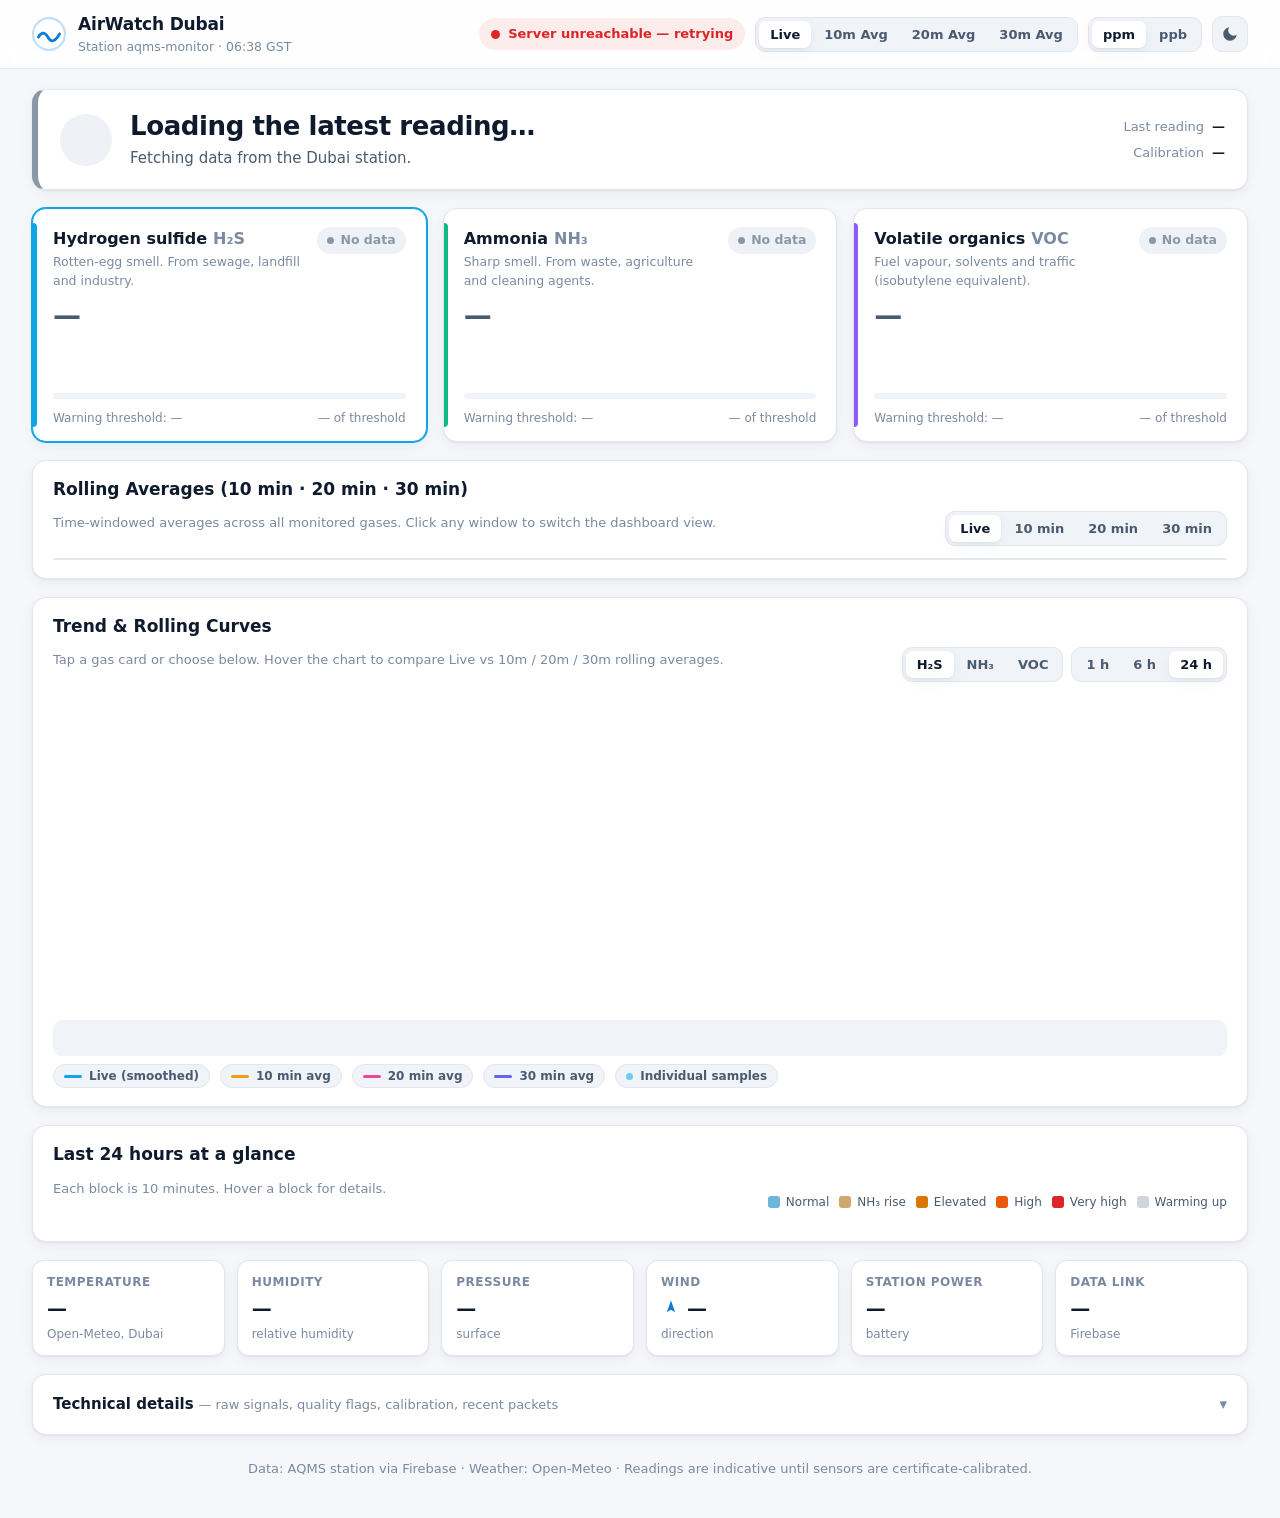
==== static/index.html @ 9f43d139 "Add 10m, 20m, and 30m rolling average views across cards, comparison table, trend chart, and CSV exp" ====
<!DOCTYPE html>
<html lang="en" data-theme="light">
<head>
  <meta charset="UTF-8" />
  <meta name="viewport" content="width=device-width, initial-scale=1" />
  <title>AirWatch Dubai — Live Air Quality</title>
  <meta name="description" content="Live hydrogen sulfide, ammonia and VOC readings from the AQMS station in Dubai." />
  <link rel="stylesheet" href="./vendor/uPlot.min.css" />
  <link rel="stylesheet" href="./app.css?v=12" />
  <script>
    // Apply saved/system theme before paint to avoid a flash
    (function () {
      var t = localStorage.getItem("aw-theme");
      if (!t) t = window.matchMedia && matchMedia("(prefers-color-scheme: dark)").matches ? "dark" : "light";
      document.documentElement.setAttribute("data-theme", t);
    })();
  </script>
</head>
<body>
  <header class="topbar">
    <div class="brand">
      <svg class="brand-mark" viewBox="0 0 32 32" aria-hidden="true">
        <circle cx="16" cy="16" r="15" fill="none" stroke="currentColor" stroke-width="2" opacity=".25" />
        <path d="M6 19c3-5 6-5 9 0s6 5 11-3" fill="none" stroke="currentColor" stroke-width="2.6" stroke-linecap="round" />
      </svg>
      <div>
        <div class="brand-name">AirWatch Dubai</div>
        <div class="brand-sub">Station <span id="stationId">aqms-monitor</span> · <span id="dubaiClock">--:--</span> GST</div>
      </div>
    </div>

    <div class="top-actions">
      <span id="livePill" class="live-pill is-wait" role="status" aria-live="polite">
        <span class="dot"></span><span id="liveText">Connecting…</span>
      </span>
      <div class="seg" role="group" aria-label="Averaging window" id="avgTabs">
        <button type="button" data-avg="live" aria-pressed="true" title="Instantaneous Kalman-smoothed reading">Live</button>
        <button type="button" data-avg="10" aria-pressed="false" title="10-minute rolling average">10m Avg</button>
        <button type="button" data-avg="20" aria-pressed="false" title="20-minute rolling average">20m Avg</button>
        <button type="button" data-avg="30" aria-pressed="false" title="30-minute rolling average">30m Avg</button>
      </div>
      <div class="seg" role="group" aria-label="Units">
        <button type="button" data-unit="ppm" aria-pressed="true">ppm</button>
        <button type="button" data-unit="ppb" aria-pressed="false">ppb</button>
      </div>
      <button type="button" id="themeBtn" class="icon-btn" aria-label="Toggle dark mode" title="Toggle dark mode">
        <svg viewBox="0 0 24 24" aria-hidden="true"><path d="M21 12.8A9 9 0 1 1 11.2 3a7 7 0 0 0 9.8 9.8z" fill="currentColor"/></svg>
      </button>
    </div>
  </header>

  <main class="wrap">
    <!-- 1. One-sentence answer -->
    <section id="statusBanner" class="status-banner tone-wait" aria-live="polite">
      <div class="status-icon" id="statusIcon" aria-hidden="true"></div>
      <div class="status-text">
        <h1 id="statusHeadline">Loading the latest reading…</h1>
        <p id="statusDetail">Fetching data from the Dubai station.</p>
      </div>
      <div class="status-meta">
        <div><span class="k">Last reading</span><span class="v" id="lastReading">—</span></div>
        <div><span class="k">Calibration</span><span class="v" id="calState">—</span></div>
      </div>
    </section>

    <!-- 2. Gas cards -->
    <section class="gas-grid" aria-label="Gas readings">
      <article class="gas-card" data-gas="h2s" tabindex="0"></article>
      <article class="gas-card" data-gas="nh3" tabindex="0"></article>
      <article class="gas-card" data-gas="voc" tabindex="0"></article>
    </section>

    <!-- 2b. 10m / 20m / 30m Rolling Averages Overview -->
    <section class="panel" id="rollingPanel" aria-label="Rolling average summary">
      <div class="panel-head">
        <div>
          <h2>Rolling Averages (10 min · 20 min · 30 min)</h2>
          <p class="muted small">Time-windowed averages across all monitored gases. Click any window to switch the dashboard view.</p>
        </div>
        <div class="seg" role="group" aria-label="Rolling window quick switch" id="avgTabsPanel">
          <button type="button" data-avg="live" aria-pressed="true">Live</button>
          <button type="button" data-avg="10" aria-pressed="false">10 min</button>
          <button type="button" data-avg="20" aria-pressed="false">20 min</button>
          <button type="button" data-avg="30" aria-pressed="false">30 min</button>
        </div>
      </div>
      <div class="table-scroll">
        <table class="grid-table rolling-table" id="rollingTable"></table>
      </div>
    </section>

    <!-- 3. Trend chart -->
    <section class="panel">
      <div class="panel-head">
        <div>
          <h2>Trend &amp; Rolling Curves</h2>
          <p class="muted small">Tap a gas card or choose below. Hover the chart to compare Live vs 10m / 20m / 30m rolling averages.</p>
        </div>
        <div class="panel-controls">
          <div class="seg" role="group" aria-label="Gas" id="gasTabs">
            <button type="button" data-gas="h2s" aria-pressed="true">H₂S</button>
            <button type="button" data-gas="nh3" aria-pressed="false">NH₃</button>
            <button type="button" data-gas="voc" aria-pressed="false">VOC</button>
          </div>
          <div class="seg" role="group" aria-label="Time range" id="rangeTabs">
            <button type="button" data-hours="1" aria-pressed="false">1 h</button>
            <button type="button" data-hours="6" aria-pressed="false">6 h</button>
            <button type="button" data-hours="24" aria-pressed="true">24 h</button>
          </div>
        </div>
      </div>
      <div id="chart" class="chart" role="img" aria-label="Concentration over time"></div>
      <div id="chartReadout" class="chart-readout" aria-live="off"></div>
      <div class="chart-key" id="chartKey">
        <button type="button" class="key-toggle" data-sidx="1" aria-pressed="true"><i class="key-line"></i>Live (smoothed)</button>
        <button type="button" class="key-toggle" data-sidx="2" aria-pressed="true"><i class="key-line avg10"></i>10 min avg</button>
        <button type="button" class="key-toggle" data-sidx="3" aria-pressed="true"><i class="key-line avg20"></i>20 min avg</button>
        <button type="button" class="key-toggle" data-sidx="4" aria-pressed="true"><i class="key-line avg30"></i>30 min avg</button>
        <button type="button" class="key-toggle" data-sidx="5" aria-pressed="true"><i class="key-dot"></i>Individual samples</button>
      </div>
    </section>

    <!-- 4. 24-hour timeline -->
    <section class="panel">
      <div class="panel-head">
        <div>
          <h2>Last 24 hours at a glance</h2>
          <p class="muted small" id="timelineSub">Each block is 10 minutes. Hover a block for details.</p>
        </div>
        <div class="legend-chips" id="timelineLegend"></div>
      </div>
      <div id="timeline" class="timeline"></div>
    </section>

    <!-- 5. Conditions & station health -->
    <section class="cond-grid" aria-label="Conditions and station health">
      <div class="cond"><span class="k">Temperature</span><span class="v" id="cTemp">—</span><span class="s">Open-Meteo, Dubai</span></div>
      <div class="cond"><span class="k">Humidity</span><span class="v" id="cRh">—</span><span class="s">relative humidity</span></div>
      <div class="cond"><span class="k">Pressure</span><span class="v" id="cP">—</span><span class="s">surface</span></div>
      <div class="cond">
        <span class="k">Wind</span>
        <span class="v wind"><svg id="windArrow" viewBox="0 0 24 24" aria-hidden="true"><path d="M12 3l5 14-5-3-5 3z" fill="currentColor"/></svg><span id="cWind">—</span></span>
        <span class="s" id="cWindDir">direction</span>
      </div>
      <div class="cond"><span class="k">Station power</span><span class="v" id="cBatt">—</span><span class="s" id="cBattS">battery</span></div>
      <div class="cond"><span class="k">Data link</span><span class="v" id="cLink">—</span><span class="s" id="cLinkS">Firebase</span></div>
    </section>

    <!-- 6. Technical drawer -->
    <details class="panel drawer" id="drawer">
      <summary>
        <span><strong>Technical details</strong> <span class="muted small">— raw signals, quality flags, calibration, recent packets</span></span>
        <span class="chev" aria-hidden="true">▾</span>
      </summary>
      <div class="drawer-body">
        <div class="tech-grid">
          <div>
            <h3>Latest raw packet</h3>
            <pre id="rawString" class="raw">—</pre>
            <table class="kv" id="voltTable"></table>
          </div>
          <div>
            <h3>Per-gas quality</h3>
            <table class="kv" id="qualityTable"></table>
          </div>
        </div>
        <h3>Recent packets</h3>
        <div class="table-scroll">
          <table class="grid-table" id="recentTable"></table>
        </div>
        <h3>How the numbers are made</h3>
        <ul class="method">
          <li><strong>H₂S</strong> (Alphasense H2S-B4, A1 working / A2 auxiliary electrode): AAN 803 algorithm 1, <code>[(A1−WE_e) − n_T·(A2−AE_e)] / sensitivity</code>.</li>
          <li><strong>NH₃</strong> (Alphasense NH3-B1, A0): 3-electrode conversion with H₂S cross-sensitivity compensation.</li>
          <li><strong>VOC</strong> (Alphasense PIDX-A-040, A3): fixed clean-air zero plus ideal-gas temperature/pressure correction, reported as isobutylene equivalent.</li>
          <li>Values are despiked and smoothed with a Hampel + 1D Kalman filter, with live 1σ noise estimates reported alongside every reading.</li>
        </ul>
        <p class="muted small" id="calNote"></p>
        <div class="drawer-actions">
          <a class="btn" id="csvBtn" href="./api/export/csv" download="aqms_dubai_telemetry.csv">Download CSV</a>
          <a class="btn ghost" id="liveApiBtn" href="https://aqms-65300-default-rtdb.firebaseio.com/data.json?orderBy=%22%24key%22&limitToLast=5" target="_blank" rel="noopener">Firebase Live JSON</a>
        </div>
      </div>
    </details>

    <footer class="foot muted small">
      Data: AQMS station via Firebase · Weather: Open-Meteo · Readings are indicative until sensors are certificate-calibrated.
    </footer>
  </main>

  <div id="tip" class="tip" role="tooltip" hidden></div>

  <script src="./vendor/uPlot.iife.min.js"></script>
  <script src="./standalone_engine.js?v=12"></script>
  <script src="./app.js?v=12"></script>
</body>
</html>
---- static/vendor/uPlot.min.css ----
.uplot, .uplot *, .uplot *::before, .uplot *::after {box-sizing: border-box;}.uplot {font-family: system-ui, -apple-system, "Segoe UI", Roboto, "Helvetica Neue", Arial, "Noto Sans", sans-serif, "Apple Color Emoji", "Segoe UI Emoji", "Segoe UI Symbol", "Noto Color Emoji";line-height: 1.5;width: min-content;}.u-title {text-align: center;font-size: 18px;font-weight: bold;}.u-wrap {position: relative;user-select: none;}.u-over, .u-under {position: absolute;}.u-under {overflow: hidden;}.uplot canvas {display: block;position: relative;width: 100%;height: 100%;}.u-axis {position: absolute;}.u-legend {font-size: 14px;margin: auto;text-align: center;}.u-inline {display: block;}.u-inline * {display: inline-block;}.u-inline tr {margin-right: 16px;}.u-legend th {font-weight: 600;}.u-legend th > * {vertical-align: middle;display: inline-block;}.u-legend .u-marker {width: 1em;height: 1em;margin-right: 4px;background-clip: padding-box !important;}.u-inline.u-live th::after {content: ":";vertical-align: middle;}.u-inline:not(.u-live) .u-value {display: none;}.u-series > * {padding: 4px;}.u-series th {cursor: pointer;}.u-legend .u-off > * {opacity: 0.3;}.u-select {background: rgba(0,0,0,0.07);position: absolute;pointer-events: none;}.u-cursor-x, .u-cursor-y {position: absolute;left: 0;top: 0;pointer-events: none;will-change: transform;}.u-hz .u-cursor-x, .u-vt .u-cursor-y {height: 100%;border-right: 1px dashed #607D8B;}.u-hz .u-cursor-y, .u-vt .u-cursor-x {width: 100%;border-bottom: 1px dashed #607D8B;}.u-cursor-pt {position: absolute;top: 0;left: 0;border-radius: 50%;border: 0 solid;pointer-events: none;will-change: transform;/*this has to be !important since we set inline "background" shorthand */background-clip: padding-box !important;}.u-axis.u-off, .u-select.u-off, .u-cursor-x.u-off, .u-cursor-y.u-off, .u-cursor-pt.u-off {display: none;}
---- static/app.css ----
/* AirWatch Dubai — dashboard styles (v6) */
:root {
  --bg: #f5f7fa;
  --surface: #ffffff;
  --surface-2: #f0f3f7;
  --line: #e2e7ee;
  --text: #0f1b2d;
  --text-2: #4a5a70;
  --text-3: #7b8aa0;
  --accent: #0b7bd6;

  --good: #12a150;  --good-bg: #e7f7ee;
  --ok: #0b84c6;    --ok-bg: #e6f3fb;
  --notice: #b7791f; --notice-bg: #fdf5e6;
  --warn: #d97706;  --warn-bg: #fef3e2;
  --high: #ea580c;  --high-bg: #fdeee6;
  --bad: #dc2626;   --bad-bg: #fdecec;
  --muted: #8a97a8; --muted-bg: #eef1f5;

  --h2s: #0ea5e9;
  --nh3: #10b981;
  --voc: #8b5cf6;

  --radius: 14px;
  --shadow: 0 1px 2px rgba(16, 27, 45, .06), 0 4px 14px rgba(16, 27, 45, .05);
  --font: system-ui, -apple-system, "Segoe UI", Roboto, "Helvetica Neue", Arial, sans-serif;
  --mono: ui-monospace, "Cascadia Code", "JetBrains Mono", Consolas, monospace;
}

[data-theme="dark"] {
  --bg: #0c1220;
  --surface: #131b2c;
  --surface-2: #1a2338;
  --line: #26314a;
  --text: #e8edf5;
  --text-2: #a9b6c9;
  --text-3: #7486a0;
  --accent: #4fb0ff;

  --good: #34d27b;  --good-bg: rgba(52, 210, 123, .12);
  --ok: #4fb6f0;    --ok-bg: rgba(79, 182, 240, .12);
  --notice: #e7b452; --notice-bg: rgba(231, 180, 82, .12);
  --warn: #f5a524;  --warn-bg: rgba(245, 165, 36, .13);
  --high: #fb7a3c;  --high-bg: rgba(251, 122, 60, .14);
  --bad: #f87171;   --bad-bg: rgba(248, 113, 113, .14);
  --muted: #7d8ca3; --muted-bg: rgba(125, 140, 163, .12);

  --shadow: 0 1px 2px rgba(0, 0, 0, .3), 0 6px 18px rgba(0, 0, 0, .25);
}

* { box-sizing: border-box; }
html, body { margin: 0; }
body {
  background: var(--bg);
  color: var(--text);
  font: 15px/1.5 var(--font);
  -webkit-font-smoothing: antialiased;
}
h1, h2, h3 { margin: 0; line-height: 1.25; }
h2 { font-size: 17px; }
h3 { font-size: 14px; margin: 18px 0 8px; color: var(--text-2); text-transform: uppercase; letter-spacing: .04em; }
.muted { color: var(--text-3); }
.small { font-size: 13px; }
code { font-family: var(--mono); font-size: .9em; background: var(--surface-2); padding: 1px 5px; border-radius: 4px; }

/* ---------- top bar ---------- */
.topbar {
  position: sticky; top: 0; z-index: 10;
  display: flex; align-items: center; justify-content: space-between; gap: 12px; flex-wrap: wrap;
  padding: 12px clamp(14px, 3vw, 32px);
  background: color-mix(in srgb, var(--surface) 88%, transparent);
  backdrop-filter: blur(10px);
  border-bottom: 1px solid var(--line);
}
.brand { display: flex; align-items: center; gap: 12px; }
.brand-mark { width: 34px; height: 34px; color: var(--accent); }
.brand-name { font-weight: 750; font-size: 17px; letter-spacing: -.01em; }
.brand-sub { font-size: 12.5px; color: var(--text-3); }
.top-actions { display: flex; align-items: center; gap: 10px; flex-wrap: wrap; }

.live-pill {
  display: inline-flex; align-items: center; gap: 8px;
  padding: 6px 12px; border-radius: 999px;
  font-size: 13px; font-weight: 600;
  background: var(--muted-bg); color: var(--text-2);
}
.live-pill .dot { width: 9px; height: 9px; border-radius: 50%; background: var(--muted); }
.live-pill.is-live { background: var(--good-bg); color: var(--good); }
.live-pill.is-live .dot { background: var(--good); box-shadow: 0 0 0 0 var(--good); animation: pulse 2s infinite; }
.live-pill.is-stale { background: var(--warn-bg); color: var(--warn); }
.live-pill.is-stale .dot { background: var(--warn); }
.live-pill.is-down { background: var(--bad-bg); color: var(--bad); }
.live-pill.is-down .dot { background: var(--bad); }
@keyframes pulse {
  0% { box-shadow: 0 0 0 0 color-mix(in srgb, var(--good) 55%, transparent); }
  70% { box-shadow: 0 0 0 8px transparent; }
  100% { box-shadow: 0 0 0 0 transparent; }
}
@media (prefers-reduced-motion: reduce) { .live-pill.is-live .dot { animation: none; } }

.seg { display: inline-flex; background: var(--surface-2); border: 1px solid var(--line); border-radius: 10px; padding: 3px; gap: 2px; }
.seg button {
  border: 0; background: transparent; color: var(--text-2);
  font: 600 13px var(--font); padding: 6px 11px; border-radius: 7px; cursor: pointer;
}
.seg button:hover { color: var(--text); }
.seg button[aria-pressed="true"] { background: var(--surface); color: var(--text); box-shadow: var(--shadow); }
.icon-btn {
  width: 36px; height: 36px; display: grid; place-items: center;
  border: 1px solid var(--line); background: var(--surface-2); color: var(--text-2);
  border-radius: 10px; cursor: pointer;
}
.icon-btn svg { width: 18px; height: 18px; }
button:focus-visible, .gas-card:focus-visible, summary:focus-visible, a:focus-visible {
  outline: 2px solid var(--accent); outline-offset: 2px;
}

/* ---------- layout ---------- */
.wrap { max-width: 1280px; margin: 0 auto; padding: 20px clamp(14px, 3vw, 32px) 40px; display: grid; grid-template-columns: minmax(0, 1fr); gap: 18px; }
.wrap > *, .gas-card, .cond, .panel { min-width: 0; }
.panel { background: var(--surface); border: 1px solid var(--line); border-radius: var(--radius); box-shadow: var(--shadow); padding: 18px 20px; }
.panel-head { display: flex; justify-content: space-between; align-items: flex-end; gap: 14px; flex-wrap: wrap; margin-bottom: 12px; }
.panel-controls { display: flex; gap: 8px; flex-wrap: wrap; }

/* ---------- status banner ---------- */
.status-banner {
  display: grid; grid-template-columns: auto minmax(0, 1fr) auto; gap: 18px; align-items: center;
  padding: 20px 22px; border-radius: var(--radius); border: 1px solid var(--line);
  background: var(--surface); box-shadow: var(--shadow);
  border-left: 6px solid var(--muted);
}
.status-banner h1 { font-size: clamp(20px, 2.6vw, 26px); letter-spacing: -.015em; }
.status-banner p { margin: 4px 0 0; color: var(--text-2); max-width: 720px; }
.status-icon { width: 52px; height: 52px; border-radius: 50%; display: grid; place-items: center; background: var(--muted-bg); color: var(--muted); }
.status-icon svg { width: 28px; height: 28px; }
.status-meta { display: grid; gap: 6px; font-size: 13px; text-align: right; }
.status-meta .k { color: var(--text-3); margin-right: 8px; }
.status-meta .v { font-weight: 600; }
.tone-good { border-left-color: var(--good); } .tone-good .status-icon { background: var(--good-bg); color: var(--good); }
.tone-ok { border-left-color: var(--ok); } .tone-ok .status-icon { background: var(--ok-bg); color: var(--ok); }
.tone-notice { border-left-color: var(--notice); } .tone-notice .status-icon { background: var(--notice-bg); color: var(--notice); }
.tone-warn { border-left-color: var(--warn); } .tone-warn .status-icon { background: var(--warn-bg); color: var(--warn); }
.tone-high { border-left-color: var(--high); } .tone-high .status-icon { background: var(--high-bg); color: var(--high); }
.tone-bad { border-left-color: var(--bad); } .tone-bad .status-icon { background: var(--bad-bg); color: var(--bad); }
.tone-wait, .tone-muted { border-left-color: var(--muted); }
@media (max-width: 760px) {
  .status-banner { grid-template-columns: auto minmax(0, 1fr); padding: 16px; gap: 14px; }
  .status-icon { width: 42px; height: 42px; }
  .status-meta { grid-column: 1 / -1; text-align: left; grid-template-columns: 1fr 1fr; }
  .gc-value { font-size: 34px; }
  .gc-value.as-text { font-size: 24px; }
  .tl-row, .tl-axis { grid-template-columns: 44px minmax(0, 1fr); }
  .tl-cells { gap: 0; }
  .panel { padding: 14px; }
}

/* ---------- gas cards ---------- */
.gas-grid { display: grid; grid-template-columns: repeat(3, minmax(0, 1fr)); gap: 16px; }
@media (max-width: 980px) { .gas-grid { grid-template-columns: minmax(0, 1fr); } }
.gas-card {
  position: relative; cursor: pointer;
  background: var(--surface); border: 1px solid var(--line); border-radius: var(--radius); box-shadow: var(--shadow);
  padding: 18px 20px 14px; display: grid; gap: 10px;
  transition: border-color .15s, transform .15s;
}
.gas-card:hover { transform: translateY(-1px); }
.gas-card.is-selected { border-color: var(--gas-color); box-shadow: 0 0 0 1px var(--gas-color), var(--shadow); }
.gas-card::before { content: ""; position: absolute; left: 0; top: 14px; bottom: 14px; width: 4px; border-radius: 0 4px 4px 0; background: var(--gas-color); }
.gc-top { display: flex; justify-content: space-between; align-items: flex-start; gap: 10px; }
.gc-name { font-weight: 700; font-size: 16px; }
.gc-formula { color: var(--text-3); font-weight: 600; margin-left: 6px; }
.gc-desc { font-size: 12.5px; color: var(--text-3); margin-top: 2px; }
.pill { display: inline-flex; align-items: center; gap: 6px; padding: 4px 10px; border-radius: 999px; font-size: 12.5px; font-weight: 650; white-space: nowrap; }
.pill::before { content: ""; width: 7px; height: 7px; border-radius: 50%; background: currentColor; }
.pill.good { background: var(--good-bg); color: var(--good); }
.pill.ok { background: var(--ok-bg); color: var(--ok); }
.pill.notice { background: var(--notice-bg); color: var(--notice); }
.pill.warn { background: var(--warn-bg); color: var(--warn); }
.pill.high { background: var(--high-bg); color: var(--high); }
.pill.bad { background: var(--bad-bg); color: var(--bad); }
.pill.muted { background: var(--muted-bg); color: var(--muted); }
.gc-reading { display: flex; align-items: baseline; gap: 8px; min-height: 52px; }
.gc-value { font-size: 40px; font-weight: 750; letter-spacing: -.02em; font-variant-numeric: tabular-nums; line-height: 1.1; }
.gc-value.as-text { font-size: 28px; font-weight: 700; color: var(--text-2); }
.gc-unit { font-size: 15px; font-weight: 600; color: var(--text-3); }
.gc-mode-badge {
  margin-left: 4px; padding: 2px 7px; border-radius: 6px;
  font-size: 11.5px; font-weight: 700; text-transform: uppercase; letter-spacing: .03em;
  background: color-mix(in srgb, var(--gas-color) 14%, transparent);
  color: var(--gas-color);
}
.gc-sub { font-size: 13px; color: var(--text-2); min-height: 20px; }
.gc-avgs {
  display: grid; grid-template-columns: repeat(4, minmax(0, 1fr)); gap: 6px;
  margin: 2px 0;
}
.gc-avg-tile {
  border: 1px solid var(--line); background: var(--surface-2); color: var(--text);
  border-radius: 8px; padding: 6px 4px; text-align: center; cursor: pointer;
  display: grid; gap: 1px; font: inherit; transition: border-color .15s, background .15s;
}
.gc-avg-tile:hover { border-color: var(--gas-color); }
.gc-avg-tile.is-active {
  background: color-mix(in srgb, var(--gas-color) 13%, var(--surface));
  border-color: var(--gas-color);
}
.gc-avg-tile .ak { font-size: 10.5px; font-weight: 700; color: var(--text-3); text-transform: uppercase; letter-spacing: .04em; }
.gc-avg-tile.is-active .ak { color: var(--gas-color); }
.gc-avg-tile .av { font-size: 13.5px; font-weight: 700; font-variant-numeric: tabular-nums; }
.gc-spark { width: 100%; height: 44px; display: block; }
.gc-foot { display: flex; justify-content: space-between; font-size: 12px; color: var(--text-3); }
.gc-bar { height: 6px; background: var(--surface-2); border-radius: 99px; overflow: hidden; }
.gc-bar > span { display: block; height: 100%; border-radius: 99px; background: var(--gas-color); transition: width .4s; }

/* ---------- chart ---------- */
.chart { width: 100%; min-height: 320px; }
.chart .u-legend { font-size: 13px; color: var(--text-2); }
.chart .u-legend .u-marker { border-radius: 3px; }
.chart-key { display: flex; flex-wrap: wrap; gap: 10px; margin-top: 8px; font-size: 12.5px; color: var(--text-3); }
.chart-key span, .key-toggle { display: inline-flex; align-items: center; gap: 7px; }
.key-toggle {
  border: 1px solid var(--line); background: var(--surface-2); color: var(--text-2);
  padding: 4px 10px; border-radius: 999px; font: 600 12px var(--font); cursor: pointer;
}
.key-toggle[aria-pressed="false"] { opacity: .42; }
.key-line { width: 18px; height: 3px; border-radius: 2px; background: var(--sel-color, var(--h2s)); display: inline-block; }
.key-line.avg10 { background: #f59e0b; }
.key-line.avg20 { background: #ec4899; }
.key-line.avg30 { background: #6366f1; }
.key-dot { width: 7px; height: 7px; border-radius: 50%; background: var(--sel-color, var(--h2s)); opacity: .55; display: inline-block; }
.rolling-table th.is-active, .rolling-table td.is-active {
  background: color-mix(in srgb, var(--accent) 10%, var(--surface));
  font-weight: 700;
}
.rolling-table th[data-avg] { cursor: pointer; }
.rolling-table th[data-avg]:hover { color: var(--text); }
.rolling-table tbody tr { cursor: pointer; }
.rolling-table tbody tr:hover { background: var(--surface-2); }
.rolling-gas { display: inline-flex; align-items: center; gap: 8px; font-weight: 700; }
.rolling-dot { width: 9px; height: 9px; border-radius: 50%; display: inline-block; }
.key-band { width: 18px; height: 11px; border-radius: 3px; background: var(--muted-bg); border-top: 2px dashed var(--muted); display: inline-block; }
.chart-empty { display: grid; place-items: center; height: 300px; color: var(--text-3); }
.chart-readout { display: flex; flex-wrap: wrap; gap: 6px 18px; align-items: baseline; margin-top: 6px; padding: 8px 12px; background: var(--surface-2); border-radius: 9px; font-size: 13px; color: var(--text-2); font-variant-numeric: tabular-nums; min-height: 36px; }
.chart-readout b { color: var(--text); }
.gas-grid.is-stale .gas-card { opacity: .62; }
.gas-grid.is-stale .gas-card:hover { opacity: .85; }

/* ---------- timeline ---------- */
.timeline { display: grid; gap: 10px; }
.tl-row { display: grid; grid-template-columns: 70px minmax(0, 1fr); align-items: center; gap: 10px; }
.tl-label { font-size: 13px; font-weight: 650; color: var(--text-2); }
.tl-cells { display: flex; gap: 1px; height: 26px; min-width: 0; }
.tl-cells span { flex: 1 1 0; min-width: 0; border-radius: 2px; background: var(--surface-2); cursor: default; }
.tl-axis { display: grid; grid-template-columns: 70px minmax(0, 1fr); gap: 10px; }
.tl-ticks { position: relative; height: 18px; font-size: 11.5px; color: var(--text-3); }
.tl-ticks span { position: absolute; transform: translateX(-50%); white-space: nowrap; }
.c0 { background: var(--surface-2) !important; }
.c1 { background: color-mix(in srgb, var(--muted) 40%, transparent) !important; }
.c2 { background: color-mix(in srgb, var(--good) 45%, transparent) !important; }
.c3 { background: color-mix(in srgb, var(--ok) 60%, transparent) !important; }
.c4 { background: color-mix(in srgb, var(--notice) 65%, transparent) !important; }
.c5 { background: var(--warn) !important; }
.c6 { background: var(--high) !important; }
.c7 { background: var(--bad) !important; }
.legend-chips { display: flex; flex-wrap: wrap; gap: 10px; font-size: 12px; color: var(--text-2); }
.legend-chips span { display: inline-flex; align-items: center; gap: 6px; }
.legend-chips i { width: 12px; height: 12px; border-radius: 3px; display: inline-block; }

/* ---------- conditions ---------- */
.cond-grid { display: grid; grid-template-columns: repeat(6, 1fr); gap: 12px; }
@media (max-width: 1100px) { .cond-grid { grid-template-columns: repeat(3, 1fr); } }
@media (max-width: 560px) { .cond-grid { grid-template-columns: repeat(2, 1fr); } }
.cond { background: var(--surface); border: 1px solid var(--line); border-radius: 12px; padding: 12px 14px; display: grid; gap: 2px; box-shadow: var(--shadow); }
.cond .k { font-size: 12px; color: var(--text-3); font-weight: 600; text-transform: uppercase; letter-spacing: .04em; }
.cond .v { font-size: 20px; font-weight: 700; font-variant-numeric: tabular-nums; }
.cond .s { font-size: 12px; color: var(--text-3); }
.cond .v.wind { display: flex; align-items: center; gap: 6px; }
.cond .v.wind svg { width: 20px; height: 20px; color: var(--accent); transition: transform .4s; }
.cond .v.good { color: var(--good); } .cond .v.warn { color: var(--warn); } .cond .v.bad { color: var(--bad); }

/* ---------- drawer ---------- */
.drawer summary { list-style: none; display: flex; justify-content: space-between; align-items: center; cursor: pointer; gap: 10px; }
.drawer summary::-webkit-details-marker { display: none; }
.drawer .chev { transition: transform .2s; color: var(--text-3); }
.drawer[open] .chev { transform: rotate(180deg); }
.drawer-body { margin-top: 6px; }
.tech-grid { display: grid; grid-template-columns: 1fr 1fr; gap: 24px; }
@media (max-width: 900px) { .tech-grid { grid-template-columns: 1fr; } }
.raw { font-family: var(--mono); font-size: 12.5px; background: var(--surface-2); border: 1px solid var(--line); border-radius: 8px; padding: 10px 12px; white-space: pre-wrap; word-break: break-all; margin: 0 0 10px; }
table { border-collapse: collapse; width: 100%; font-size: 13px; }
.kv td { padding: 6px 4px; border-bottom: 1px solid var(--line); vertical-align: top; }
.kv td:first-child { color: var(--text-3); width: 42%; }
.kv td:last-child { font-family: var(--mono); font-size: 12.5px; word-break: break-word; }
.table-scroll { overflow-x: auto; border: 1px solid var(--line); border-radius: 10px; }
.grid-table th, .grid-table td { padding: 7px 10px; text-align: right; white-space: nowrap; border-bottom: 1px solid var(--line); font-variant-numeric: tabular-nums; }
.grid-table th { background: var(--surface-2); color: var(--text-3); font-size: 12px; font-weight: 650; position: sticky; top: 0; }
.grid-table td:first-child, .grid-table th:first-child { text-align: left; }
.method { margin: 0; padding-left: 18px; color: var(--text-2); font-size: 13.5px; display: grid; gap: 6px; }
.drawer-actions { display: flex; gap: 10px; flex-wrap: wrap; margin-top: 14px; }
.btn { display: inline-flex; align-items: center; padding: 8px 14px; border-radius: 9px; background: var(--accent); color: #fff; text-decoration: none; font-weight: 600; font-size: 13.5px; border: 1px solid var(--accent); }
.btn.ghost { background: transparent; color: var(--accent); }

.foot { text-align: center; padding-top: 6px; }

/* ---------- tooltip ---------- */
.tip {
  position: fixed; z-index: 50; pointer-events: none;
  background: var(--text); color: var(--bg);
  padding: 7px 10px; border-radius: 8px; font-size: 12.5px; line-height: 1.4; max-width: 260px;
  box-shadow: var(--shadow);
}
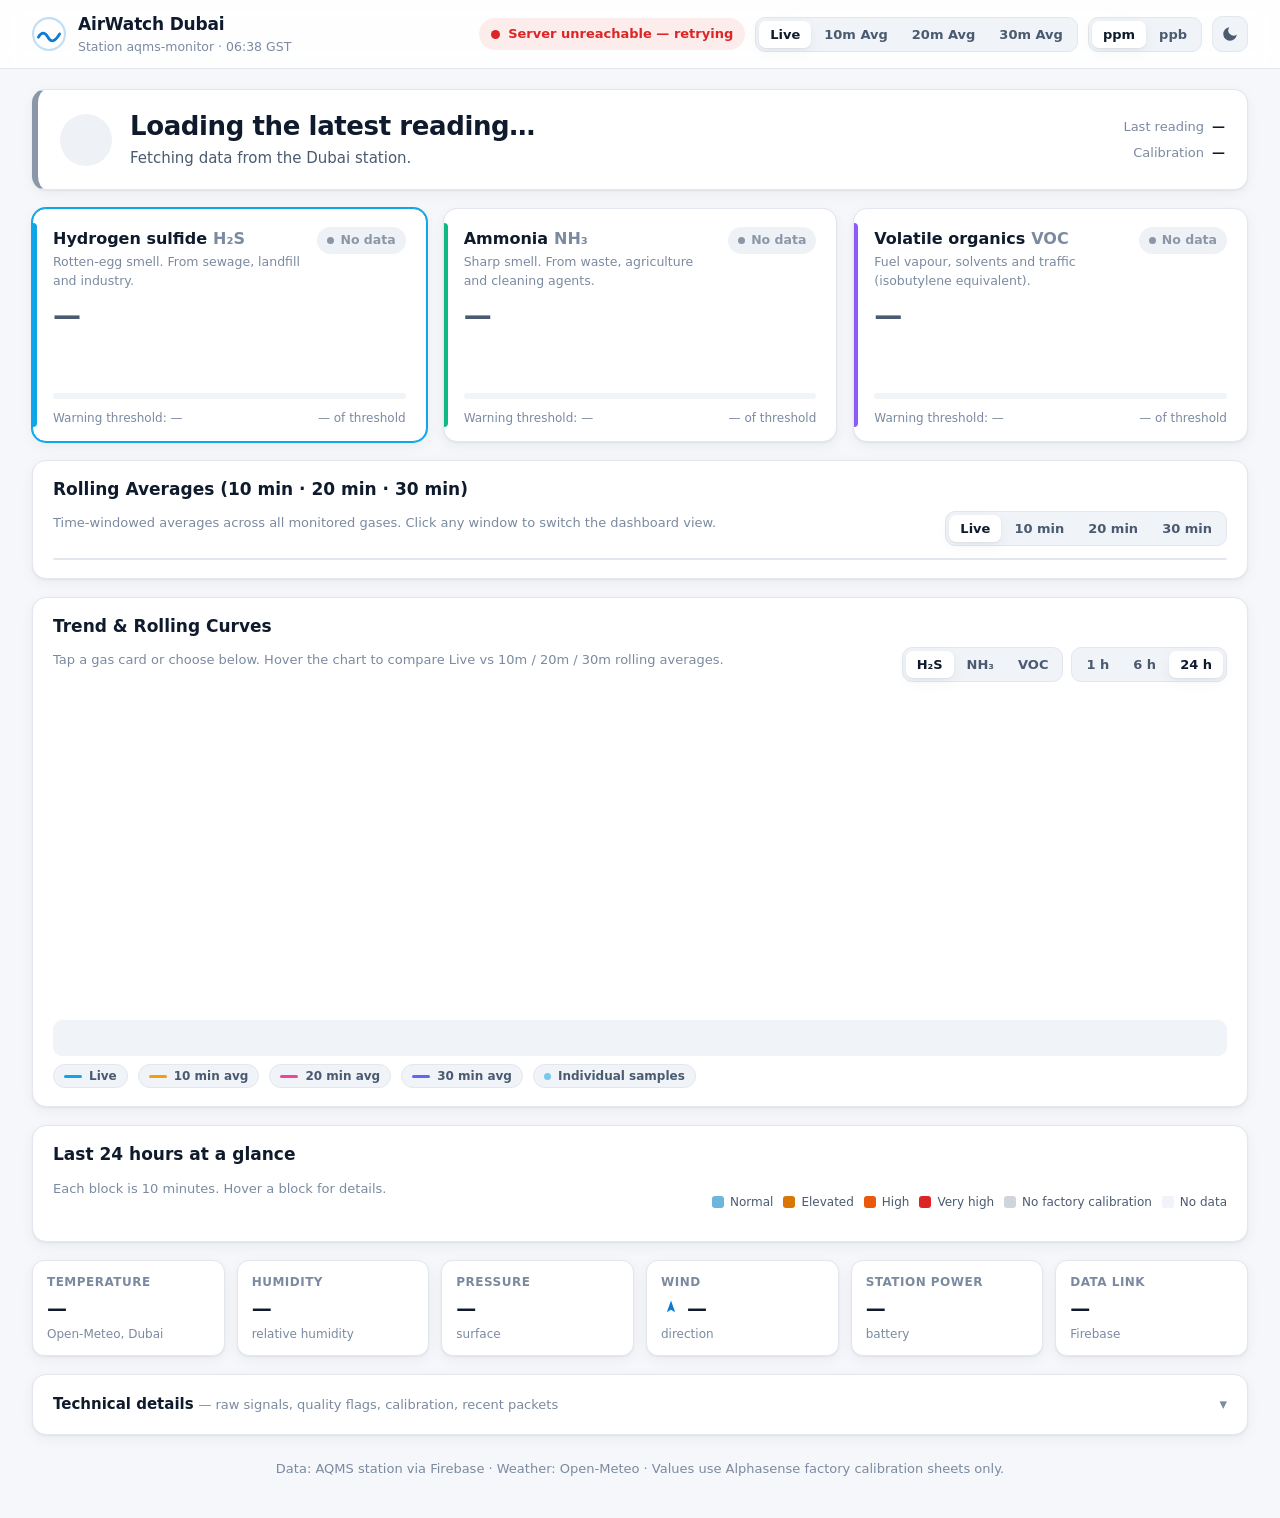
==== commit c317a228: "Use Alphasense factory calibration formulas only Every gas value now uses only the zero and sensitiv" ====
--- a/static/index.html
+++ b/static/index.html
@@ -6,7 +6,7 @@
   <title>AirWatch Dubai — Live Air Quality</title>
   <meta name="description" content="Live hydrogen sulfide, ammonia and VOC readings from the AQMS station in Dubai." />
   <link rel="stylesheet" href="./vendor/uPlot.min.css" />
-  <link rel="stylesheet" href="./app.css?v=12" />
+  <link rel="stylesheet" href="./app.css?v=14" />
   <script>
     // Apply saved/system theme before paint to avoid a flash
     (function () {
@@ -34,7 +34,7 @@
         <span class="dot"></span><span id="liveText">Connecting…</span>
       </span>
       <div class="seg" role="group" aria-label="Averaging window" id="avgTabs">
-        <button type="button" data-avg="live" aria-pressed="true" title="Instantaneous Kalman-smoothed reading">Live</button>
+        <button type="button" data-avg="live" aria-pressed="true" title="Latest reading: factory formula, no smoothing">Live</button>
         <button type="button" data-avg="10" aria-pressed="false" title="10-minute rolling average">10m Avg</button>
         <button type="button" data-avg="20" aria-pressed="false" title="20-minute rolling average">20m Avg</button>
         <button type="button" data-avg="30" aria-pressed="false" title="30-minute rolling average">30m Avg</button>
@@ -112,7 +112,7 @@
       <div id="chart" class="chart" role="img" aria-label="Concentration over time"></div>
       <div id="chartReadout" class="chart-readout" aria-live="off"></div>
       <div class="chart-key" id="chartKey">
-        <button type="button" class="key-toggle" data-sidx="1" aria-pressed="true"><i class="key-line"></i>Live (smoothed)</button>
+        <button type="button" class="key-toggle" data-sidx="1" aria-pressed="true"><i class="key-line"></i>Live</button>
         <button type="button" class="key-toggle" data-sidx="2" aria-pressed="true"><i class="key-line avg10"></i>10 min avg</button>
         <button type="button" class="key-toggle" data-sidx="3" aria-pressed="true"><i class="key-line avg20"></i>20 min avg</button>
         <button type="button" class="key-toggle" data-sidx="4" aria-pressed="true"><i class="key-line avg30"></i>30 min avg</button>
@@ -170,10 +170,11 @@
         </div>
         <h3>How the numbers are made</h3>
         <ul class="method">
-          <li><strong>H₂S</strong> (Alphasense H2S-B4, A1 working / A2 auxiliary electrode): AAN 803 algorithm 1, <code>[(A1−WE_e) − n_T·(A2−AE_e)] / sensitivity</code>.</li>
-          <li><strong>NH₃</strong> (Alphasense NH3-B1, A0): 3-electrode conversion with H₂S cross-sensitivity compensation.</li>
-          <li><strong>VOC</strong> (Alphasense PIDX-A-040, A3): fixed clean-air zero plus ideal-gas temperature/pressure correction, reported as isobutylene equivalent.</li>
-          <li>Values are despiked and smoothed with a Hampel + 1D Kalman filter, with live 1σ noise estimates reported alongside every reading.</li>
+          <li><strong>Factory calibration only.</strong> Each gas uses only the zero and sensitivity printed on its Alphasense factory calibration sheet. No filtering, smoothing, temperature tables or clamping.</li>
+          <li><strong>NH₃</strong> (Alphasense NH₃-B1+, factory sheet <code>77840031</code>, A0): <code>(A0 mV − 328) / 58.624</code> ppm (<code>58.624 mV/ppm = 73.28 nA/ppm × 0.8 mV/nA</code>).</li>
+          <li><strong>H₂S</strong> (Alphasense H2S-B4, A1 working / A2 auxiliary): <code>((A1 − WE zero) − (A2 − AE zero)) / sensitivity</code> ppb — no value until its factory sheet is entered.</li>
+          <li><strong>VOC</strong> (Alphasense PIDX-A-040, A3): <code>(A3 − V zero) / sensitivity</code> ppm isobutylene — no value until its factory sheet is entered.</li>
+          <li>10 / 20 / 30-minute values are plain averages of the readings in each window. Alarm levels use the 10-minute average. Weather is shown for information only.</li>
         </ul>
         <p class="muted small" id="calNote"></p>
         <div class="drawer-actions">
@@ -184,14 +185,14 @@
     </details>
 
     <footer class="foot muted small">
-      Data: AQMS station via Firebase · Weather: Open-Meteo · Readings are indicative until sensors are certificate-calibrated.
+      Data: AQMS station via Firebase · Weather: Open-Meteo · Values use Alphasense factory calibration sheets only.
     </footer>
   </main>
 
   <div id="tip" class="tip" role="tooltip" hidden></div>
 
   <script src="./vendor/uPlot.iife.min.js"></script>
-  <script src="./standalone_engine.js?v=12"></script>
-  <script src="./app.js?v=12"></script>
+  <script src="./standalone_engine.js?v=14"></script>
+  <script src="./app.js?v=14"></script>
 </body>
 </html>
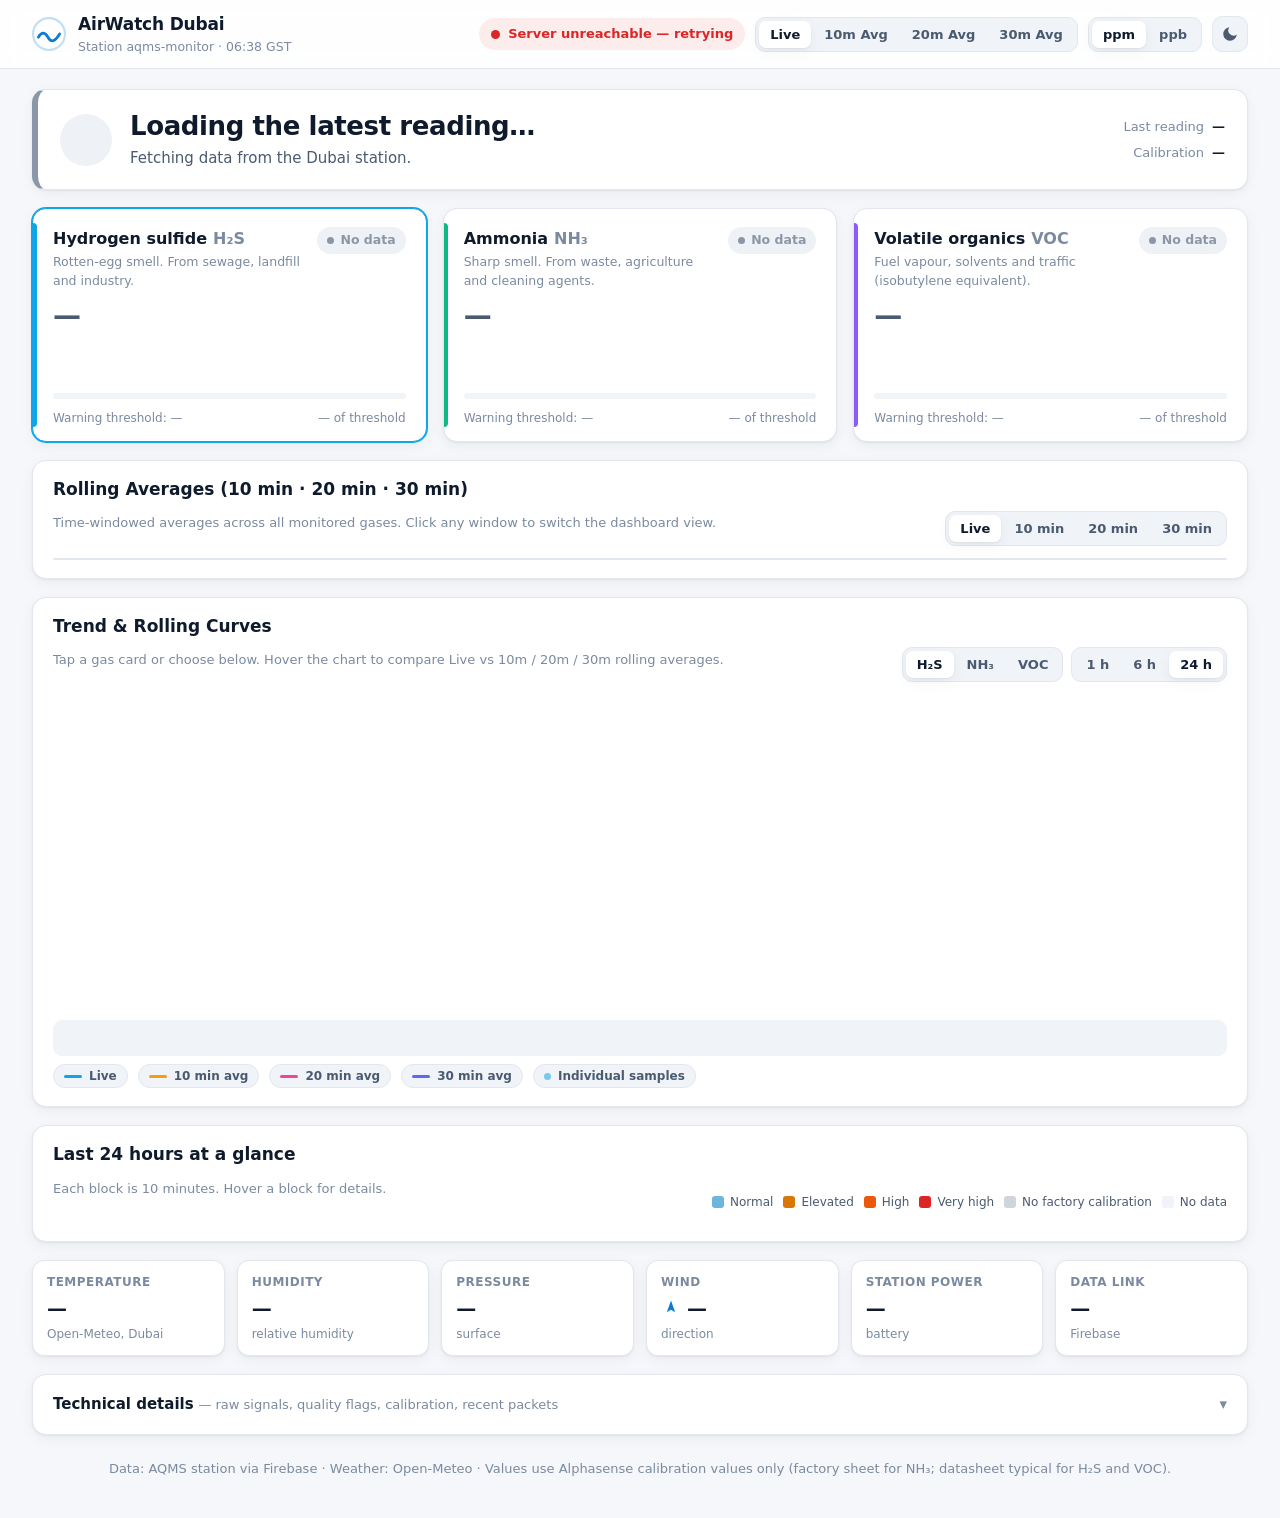
==== commit a2b2a83f: "Use Alphasense datasheet typical values for H2S and VOC H2S-B4 and PIDX-A-040 have no factory calibr" ====
--- a/static/index.html
+++ b/static/index.html
@@ -6,7 +6,7 @@
   <title>AirWatch Dubai — Live Air Quality</title>
   <meta name="description" content="Live hydrogen sulfide, ammonia and VOC readings from the AQMS station in Dubai." />
   <link rel="stylesheet" href="./vendor/uPlot.min.css" />
-  <link rel="stylesheet" href="./app.css?v=14" />
+  <link rel="stylesheet" href="./app.css?v=15" />
   <script>
     // Apply saved/system theme before paint to avoid a flash
     (function () {
@@ -170,10 +170,10 @@
         </div>
         <h3>How the numbers are made</h3>
         <ul class="method">
-          <li><strong>Factory calibration only.</strong> Each gas uses only the zero and sensitivity printed on its Alphasense factory calibration sheet. No filtering, smoothing, temperature tables or clamping.</li>
+          <li><strong>Alphasense calibration values only.</strong> Each gas uses an Alphasense zero and sensitivity: the sensor's own factory sheet where available, otherwise Alphasense's datasheet typical values. No filtering, smoothing, temperature tables or clamping.</li>
           <li><strong>NH₃</strong> (Alphasense NH₃-B1+, factory sheet <code>77840031</code>, A0): <code>(A0 mV − 328) / 58.624</code> ppm (<code>58.624 mV/ppm = 73.28 nA/ppm × 0.8 mV/nA</code>).</li>
-          <li><strong>H₂S</strong> (Alphasense H2S-B4, A1 working / A2 auxiliary): <code>((A1 − WE zero) − (A2 − AE zero)) / sensitivity</code> ppb — no value until its factory sheet is entered.</li>
-          <li><strong>VOC</strong> (Alphasense PIDX-A-040, A3): <code>(A3 − V zero) / sensitivity</code> ppm isobutylene — no value until its factory sheet is entered.</li>
+          <li><strong>H₂S</strong> (Alphasense H2S-B4, A1 working / A2 auxiliary): <code>((A1 − 350) − (A2 − 350)) / 1.4</code> ppb — Alphasense datasheet typical (ISB manual Table 2: zero 350/350 mV, 1750 nA/ppm × 0.8 mV/nA). Indicative until its factory sheet is entered.</li>
+          <li><strong>VOC</strong> (Alphasense PIDX-A-040, A3): <code>(A3 − 70) / 55</code> ppm isobutylene — Alphasense datasheet typical (offset 40–100 mV, midpoint used; 55 mV/ppm). Indicative until its factory sheet is entered.</li>
           <li>10 / 20 / 30-minute values are plain averages of the readings in each window. Alarm levels use the 10-minute average. Weather is shown for information only.</li>
         </ul>
         <p class="muted small" id="calNote"></p>
@@ -185,14 +185,14 @@
     </details>
 
     <footer class="foot muted small">
-      Data: AQMS station via Firebase · Weather: Open-Meteo · Values use Alphasense factory calibration sheets only.
+      Data: AQMS station via Firebase · Weather: Open-Meteo · Values use Alphasense calibration values only (factory sheet for NH₃; datasheet typical for H₂S and VOC).
     </footer>
   </main>
 
   <div id="tip" class="tip" role="tooltip" hidden></div>
 
   <script src="./vendor/uPlot.iife.min.js"></script>
-  <script src="./standalone_engine.js?v=14"></script>
-  <script src="./app.js?v=14"></script>
+  <script src="./standalone_engine.js?v=15"></script>
+  <script src="./app.js?v=15"></script>
 </body>
 </html>
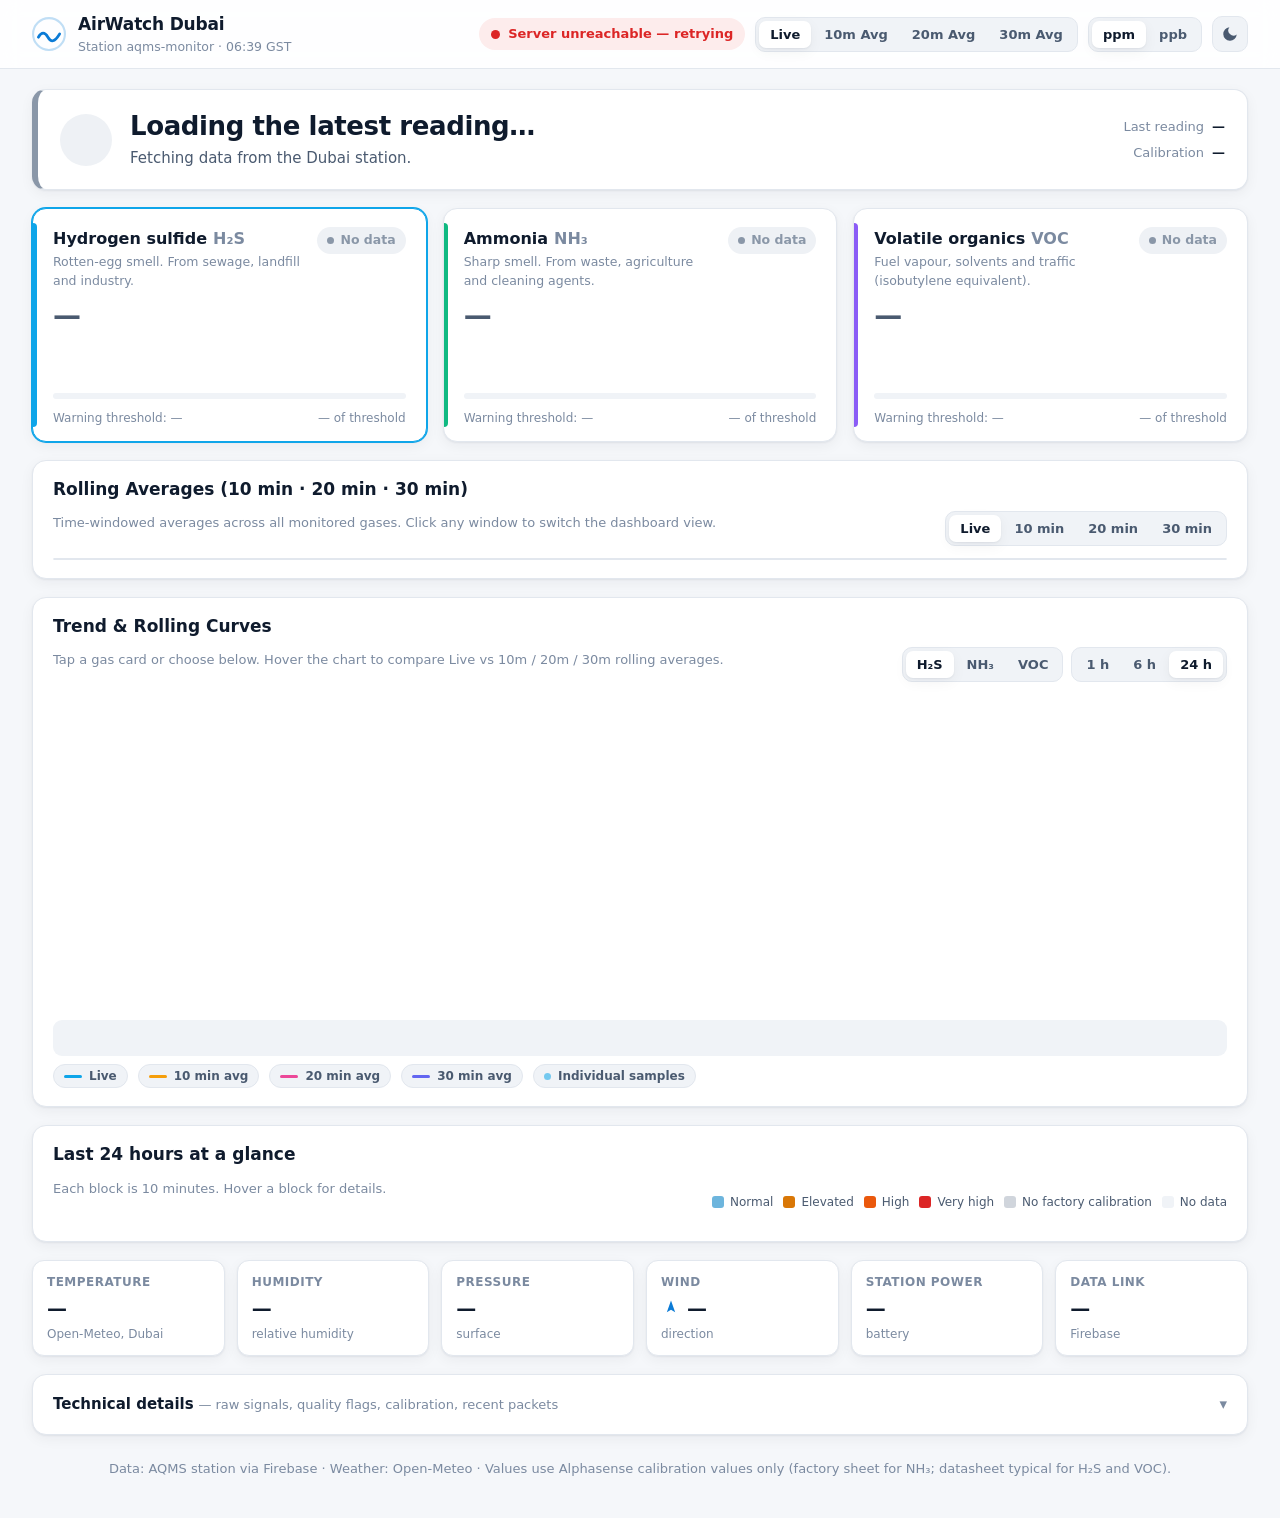
==== commit 46178721: "Count negative gas results as 0, also in averages A gas value below 0 is now set to 0 in both the br" ====
--- a/static/index.html
+++ b/static/index.html
@@ -6,7 +6,7 @@
   <title>AirWatch Dubai — Live Air Quality</title>
   <meta name="description" content="Live hydrogen sulfide, ammonia and VOC readings from the AQMS station in Dubai." />
   <link rel="stylesheet" href="./vendor/uPlot.min.css" />
-  <link rel="stylesheet" href="./app.css?v=15" />
+  <link rel="stylesheet" href="./app.css?v=16" />
   <script>
     // Apply saved/system theme before paint to avoid a flash
     (function () {
@@ -170,7 +170,7 @@
         </div>
         <h3>How the numbers are made</h3>
         <ul class="method">
-          <li><strong>Alphasense calibration values only.</strong> Each gas uses an Alphasense zero and sensitivity: the sensor's own factory sheet where available, otherwise Alphasense's datasheet typical values. No filtering, smoothing, temperature tables or clamping.</li>
+          <li><strong>Alphasense calibration values only.</strong> Each gas uses an Alphasense zero and sensitivity: the sensor's own factory sheet where available, otherwise Alphasense's datasheet typical values. No filtering, smoothing or temperature tables. A negative result is shown as 0, and the averages use those values.</li>
           <li><strong>NH₃</strong> (Alphasense NH₃-B1+, factory sheet <code>77840031</code>, A0): <code>(A0 mV − 328) / 58.624</code> ppm (<code>58.624 mV/ppm = 73.28 nA/ppm × 0.8 mV/nA</code>).</li>
           <li><strong>H₂S</strong> (Alphasense H2S-B4, A1 working / A2 auxiliary): <code>((A1 − 350) − (A2 − 350)) / 1.4</code> ppb — Alphasense datasheet typical (ISB manual Table 2: zero 350/350 mV, 1750 nA/ppm × 0.8 mV/nA). Indicative until its factory sheet is entered.</li>
           <li><strong>VOC</strong> (Alphasense PIDX-A-040, A3): <code>(A3 − 70) / 55</code> ppm isobutylene — Alphasense datasheet typical (offset 40–100 mV, midpoint used; 55 mV/ppm). Indicative until its factory sheet is entered.</li>
@@ -192,7 +192,7 @@
   <div id="tip" class="tip" role="tooltip" hidden></div>
 
   <script src="./vendor/uPlot.iife.min.js"></script>
-  <script src="./standalone_engine.js?v=15"></script>
-  <script src="./app.js?v=15"></script>
+  <script src="./standalone_engine.js?v=16"></script>
+  <script src="./app.js?v=16"></script>
 </body>
 </html>
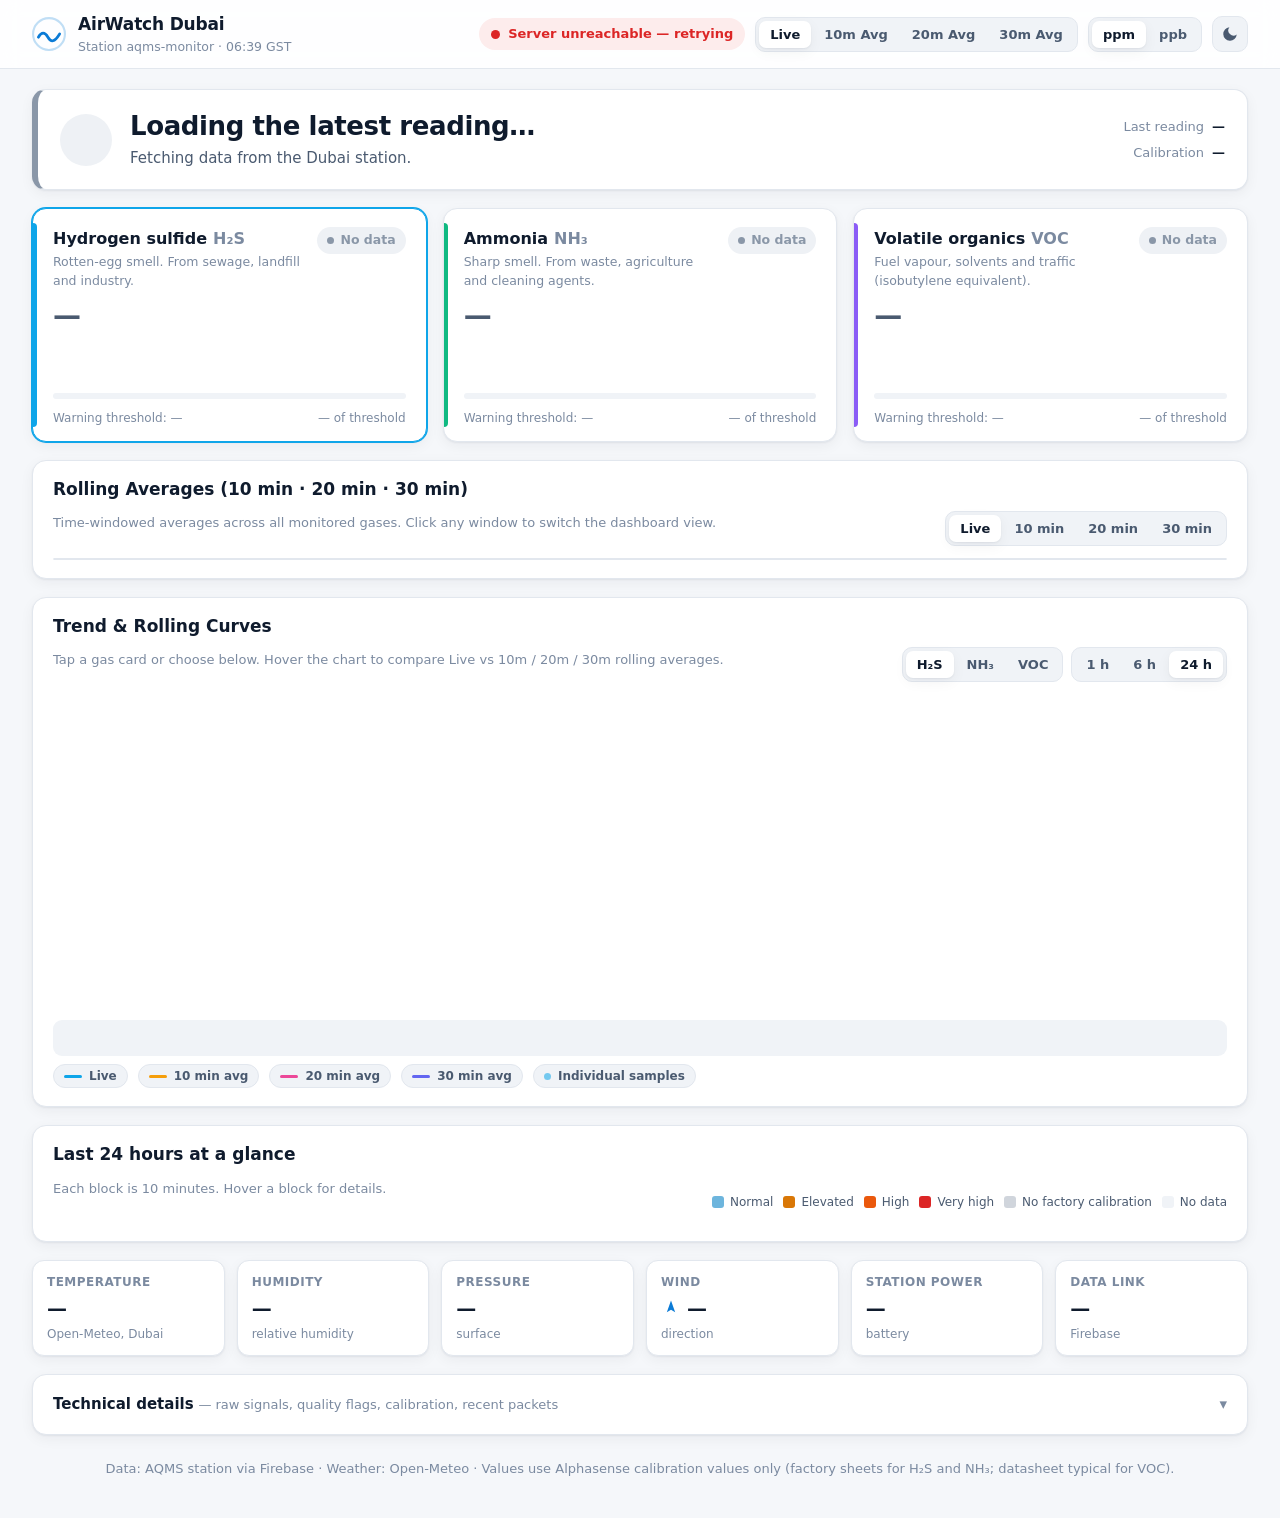
==== commit fa24fdbf: "Use the H2S-B4 factory calibration sheet H2S now uses its own Alphasense factory sheet instead of da" ====
--- a/static/index.html
+++ b/static/index.html
@@ -6,7 +6,7 @@
   <title>AirWatch Dubai — Live Air Quality</title>
   <meta name="description" content="Live hydrogen sulfide, ammonia and VOC readings from the AQMS station in Dubai." />
   <link rel="stylesheet" href="./vendor/uPlot.min.css" />
-  <link rel="stylesheet" href="./app.css?v=16" />
+  <link rel="stylesheet" href="./app.css?v=17" />
   <script>
     // Apply saved/system theme before paint to avoid a flash
     (function () {
@@ -172,7 +172,7 @@
         <ul class="method">
           <li><strong>Alphasense calibration values only.</strong> Each gas uses an Alphasense zero and sensitivity: the sensor's own factory sheet where available, otherwise Alphasense's datasheet typical values. No filtering, smoothing or temperature tables. A negative result is shown as 0, and the averages use those values.</li>
           <li><strong>NH₃</strong> (Alphasense NH₃-B1+, factory sheet <code>77840031</code>, A0): <code>(A0 mV − 328) / 58.624</code> ppm (<code>58.624 mV/ppm = 73.28 nA/ppm × 0.8 mV/nA</code>).</li>
-          <li><strong>H₂S</strong> (Alphasense H2S-B4, A1 working / A2 auxiliary): <code>((A1 − 350) − (A2 − 350)) / 1.4</code> ppb — Alphasense datasheet typical (ISB manual Table 2: zero 350/350 mV, 1750 nA/ppm × 0.8 mV/nA). Indicative until its factory sheet is entered.</li>
+          <li><strong>H₂S</strong> (Alphasense H2S-B4, A1 working / A2 auxiliary): <code>((A1 − 395) − (A2 − 362)) / 1.727952</code> ppb, from its factory sheet (WE zero 395 mV, AE zero 362 mV, 1727.952 mV/ppm).</li>
           <li><strong>VOC</strong> (Alphasense PIDX-A-040, A3): <code>(A3 − 70) / 55</code> ppm isobutylene — Alphasense datasheet typical (offset 40–100 mV, midpoint used; 55 mV/ppm). Indicative until its factory sheet is entered.</li>
           <li>10 / 20 / 30-minute values are plain averages of the readings in each window. Alarm levels use the 10-minute average. Weather is shown for information only.</li>
         </ul>
@@ -185,14 +185,14 @@
     </details>
 
     <footer class="foot muted small">
-      Data: AQMS station via Firebase · Weather: Open-Meteo · Values use Alphasense calibration values only (factory sheet for NH₃; datasheet typical for H₂S and VOC).
+      Data: AQMS station via Firebase · Weather: Open-Meteo · Values use Alphasense calibration values only (factory sheets for H₂S and NH₃; datasheet typical for VOC).
     </footer>
   </main>
 
   <div id="tip" class="tip" role="tooltip" hidden></div>
 
   <script src="./vendor/uPlot.iife.min.js"></script>
-  <script src="./standalone_engine.js?v=16"></script>
-  <script src="./app.js?v=16"></script>
+  <script src="./standalone_engine.js?v=17"></script>
+  <script src="./app.js?v=17"></script>
 </body>
 </html>
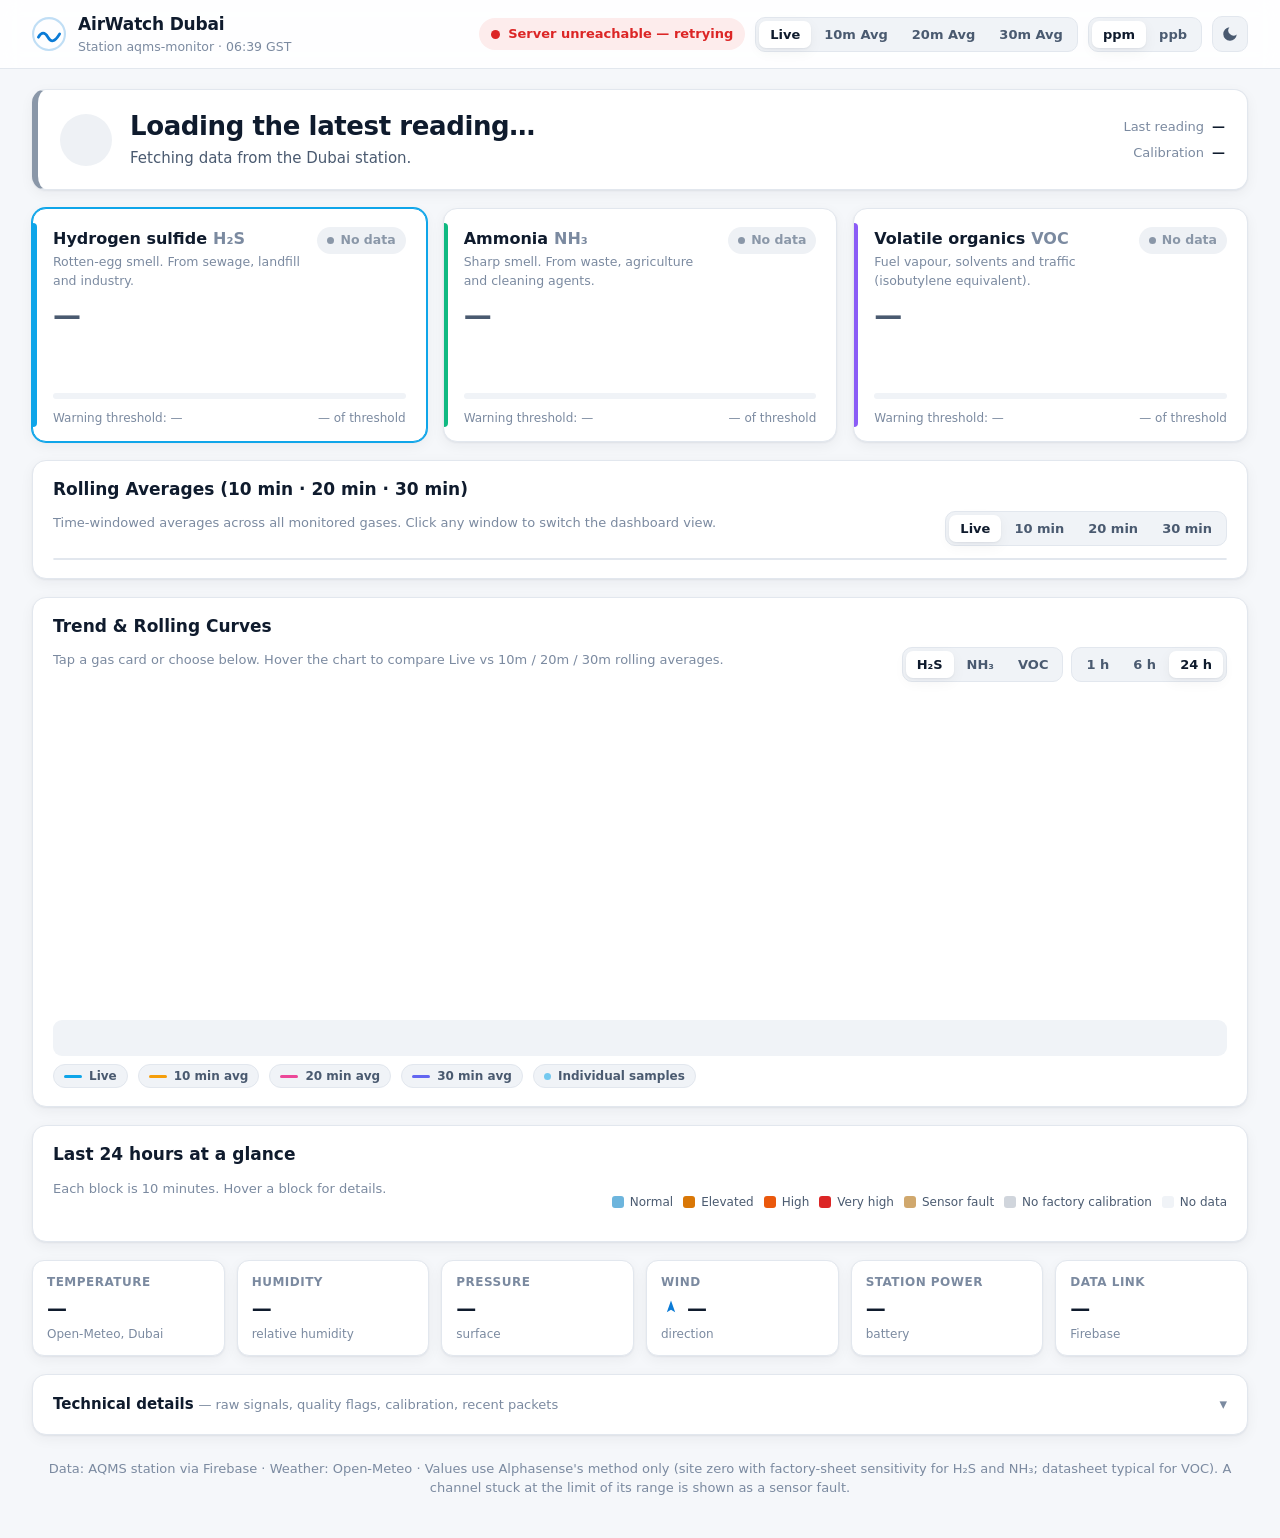
==== commit 02fc96ab: "Use site zeros for H2S and NH3, flag stuck channels as sensor faults Alphasense advised (Nov 2026) t" ====
--- a/static/index.html
+++ b/static/index.html
@@ -6,7 +6,7 @@
   <title>AirWatch Dubai — Live Air Quality</title>
   <meta name="description" content="Live hydrogen sulfide, ammonia and VOC readings from the AQMS station in Dubai." />
   <link rel="stylesheet" href="./vendor/uPlot.min.css" />
-  <link rel="stylesheet" href="./app.css?v=17" />
+  <link rel="stylesheet" href="./app.css?v=18" />
   <script>
     // Apply saved/system theme before paint to avoid a flash
     (function () {
@@ -172,7 +172,7 @@
         <ul class="method">
           <li><strong>Alphasense calibration values only.</strong> Each gas uses an Alphasense zero and sensitivity: the sensor's own factory sheet where available, otherwise Alphasense's datasheet typical values. No filtering, smoothing or temperature tables. A negative result is shown as 0, and the averages use those values.</li>
           <li><strong>NH₃</strong> (Alphasense NH₃-B1+, factory sheet <code>77840031</code>, A0): <code>(A0 mV − 328) / 58.624</code> ppm (<code>58.624 mV/ppm = 73.28 nA/ppm × 0.8 mV/nA</code>).</li>
-          <li><strong>H₂S</strong> (Alphasense H2S-B4, A1 working / A2 auxiliary): <code>((A1 − 395) − (A2 − 362)) / 1.727952</code> ppb, from its factory sheet (WE zero 395 mV, AE zero 362 mV, 1727.952 mV/ppm).</li>
+          <li><strong>H₂S</strong> (Alphasense H2S-B4, A1 working / A2 auxiliary): <code>((A1 − 458) − (A2 − 359)) / 1.727952</code> ppb. Sensitivity from its factory sheet; zeros from a site zero (the station's clean-air output, 02:00–05:00 Dubai), as Alphasense advise. Factory-sheet zeros: 395 / 362 mV.</li>
           <li><strong>VOC</strong> (Alphasense PIDX-A-040, A3): <code>(A3 − 70) / 55</code> ppm isobutylene — Alphasense datasheet typical (offset 40–100 mV, midpoint used; 55 mV/ppm). Indicative until its factory sheet is entered.</li>
           <li>10 / 20 / 30-minute values are plain averages of the readings in each window. Alarm levels use the 10-minute average. Weather is shown for information only.</li>
         </ul>
@@ -185,14 +185,14 @@
     </details>
 
     <footer class="foot muted small">
-      Data: AQMS station via Firebase · Weather: Open-Meteo · Values use Alphasense calibration values only (factory sheets for H₂S and NH₃; datasheet typical for VOC).
+      Data: AQMS station via Firebase · Weather: Open-Meteo · Values use Alphasense's method only (site zero with factory-sheet sensitivity for H₂S and NH₃; datasheet typical for VOC). A channel stuck at the limit of its range is shown as a sensor fault.
     </footer>
   </main>
 
   <div id="tip" class="tip" role="tooltip" hidden></div>
 
   <script src="./vendor/uPlot.iife.min.js"></script>
-  <script src="./standalone_engine.js?v=17"></script>
-  <script src="./app.js?v=17"></script>
+  <script src="./standalone_engine.js?v=18"></script>
+  <script src="./app.js?v=18"></script>
 </body>
 </html>
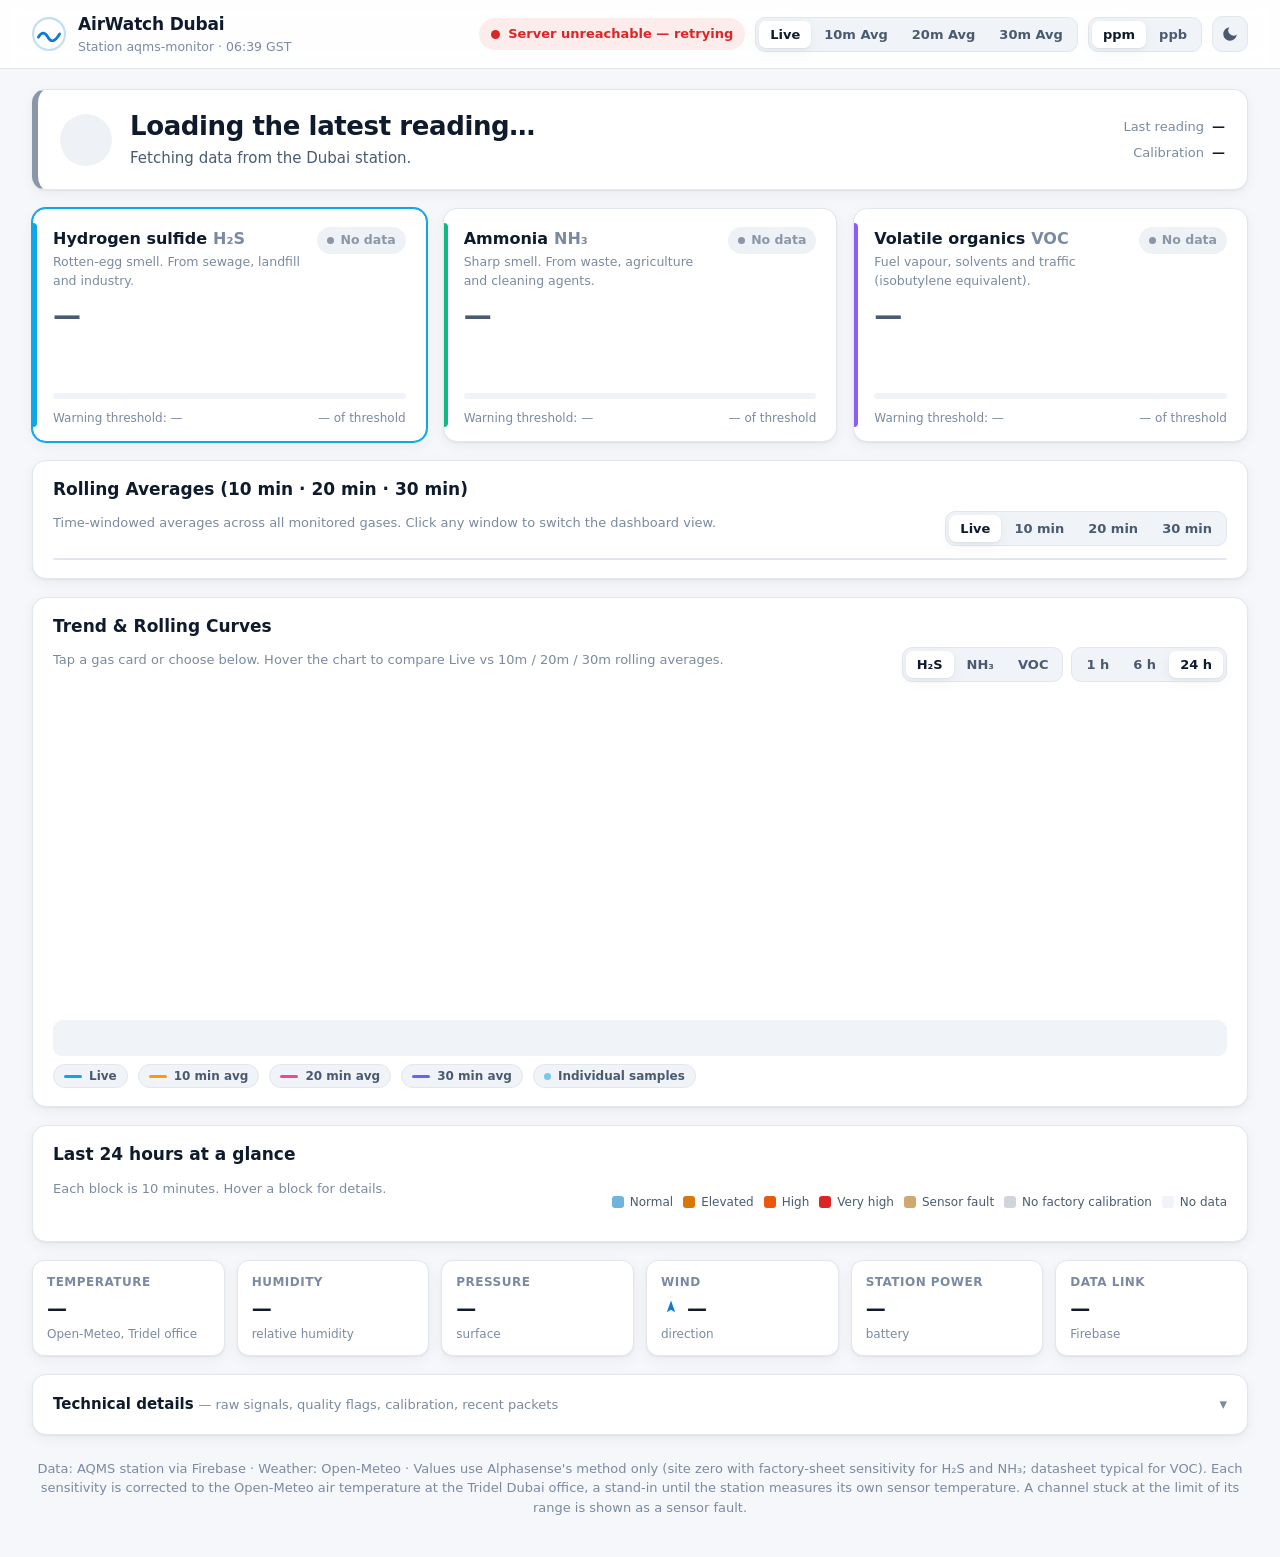
==== commit fabc8b61: "Correct each sensitivity to the Open-Meteo temperature at the Tridel office The station sends no sen" ====
--- a/static/index.html
+++ b/static/index.html
@@ -6,7 +6,7 @@
   <title>AirWatch Dubai — Live Air Quality</title>
   <meta name="description" content="Live hydrogen sulfide, ammonia and VOC readings from the AQMS station in Dubai." />
   <link rel="stylesheet" href="./vendor/uPlot.min.css" />
-  <link rel="stylesheet" href="./app.css?v=18" />
+  <link rel="stylesheet" href="./app.css?v=19" />
   <script>
     // Apply saved/system theme before paint to avoid a flash
     (function () {
@@ -134,7 +134,7 @@
 
     <!-- 5. Conditions & station health -->
     <section class="cond-grid" aria-label="Conditions and station health">
-      <div class="cond"><span class="k">Temperature</span><span class="v" id="cTemp">—</span><span class="s">Open-Meteo, Dubai</span></div>
+      <div class="cond"><span class="k">Temperature</span><span class="v" id="cTemp">—</span><span class="s">Open-Meteo, Tridel office</span></div>
       <div class="cond"><span class="k">Humidity</span><span class="v" id="cRh">—</span><span class="s">relative humidity</span></div>
       <div class="cond"><span class="k">Pressure</span><span class="v" id="cP">—</span><span class="s">surface</span></div>
       <div class="cond">
@@ -185,14 +185,14 @@
     </details>
 
     <footer class="foot muted small">
-      Data: AQMS station via Firebase · Weather: Open-Meteo · Values use Alphasense's method only (site zero with factory-sheet sensitivity for H₂S and NH₃; datasheet typical for VOC). A channel stuck at the limit of its range is shown as a sensor fault.
+      Data: AQMS station via Firebase · Weather: Open-Meteo · Values use Alphasense's method only (site zero with factory-sheet sensitivity for H₂S and NH₃; datasheet typical for VOC). Each sensitivity is corrected to the Open-Meteo air temperature at the Tridel Dubai office, a stand-in until the station measures its own sensor temperature. A channel stuck at the limit of its range is shown as a sensor fault.
     </footer>
   </main>
 
   <div id="tip" class="tip" role="tooltip" hidden></div>
 
   <script src="./vendor/uPlot.iife.min.js"></script>
-  <script src="./standalone_engine.js?v=18"></script>
-  <script src="./app.js?v=18"></script>
+  <script src="./standalone_engine.js?v=19"></script>
+  <script src="./app.js?v=19"></script>
 </body>
 </html>
